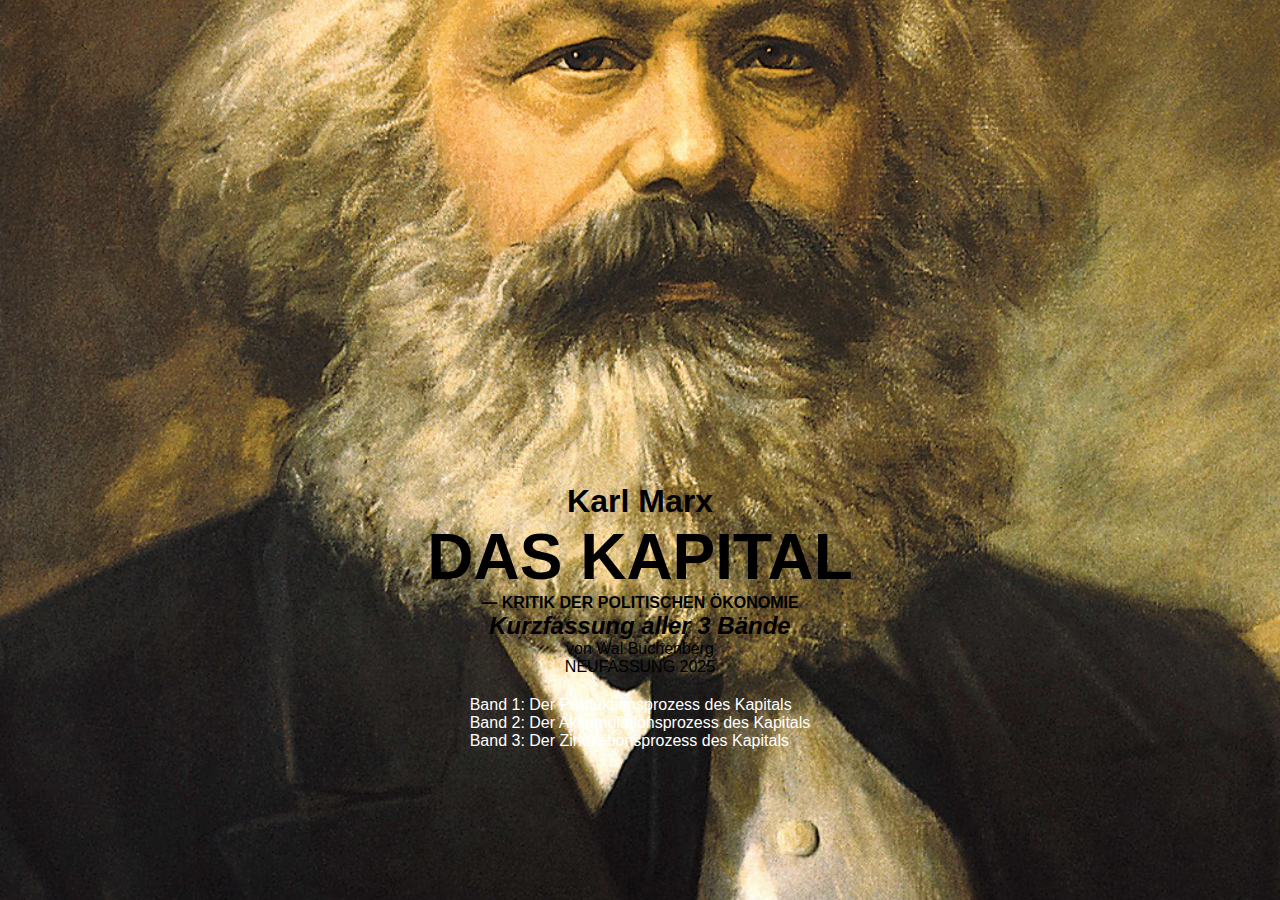
==== index.html @ 5d050aac "update index.html" ====
<!doctype html>
<html lang="de">
<head>
  <meta charset="utf-8">
  <title>Eingang</title>
  <link rel="manifest" href="manifest.json">
  <link rel="stylesheet" href="css/style.css">
  <link rel="icon" href="favicon.ico" type="image/x-icon" />
  <link rel="apple-touch-icon" href="images/hello-icon-152.png">
  <meta name="viewport" content="width=device-width, initial-scale=1.0">
  <meta name="theme-color" content="white"/>
  <meta name="apple-mobile-web-app-capable" content="yes">
  <meta name="apple-mobile-web-app-status-bar-style" content="black">
  <meta name="apple-mobile-web-app-title" content="Eingang">
  <meta name="msapplication-TileImage" content="images/hello-icon-144.png">
  <meta name="msapplication-TileColor" content="#FFFFFF">
</head>
<body class="fullscreen" id="welcome">
  <main>
    <div class="titel">
      <div>Karl Marx</div>
      <div>Das Kapital</div>
      <div>— Kritik der politischen Ökonomie</div>
      <div>Kurzfassung aller 3 Bände</div>
      <div>von Wal Buchenberg</div>
      <div>Neufassung 2025</div>
    </div>
    <div class="links">
      <a href="band1.html">Band 1: Der Produktionsprozess des Kapitals</a>
      <a href="band2.html">Band 2: Der Akkumulationsprozess des Kapitals</a>
      <a href="band3.html">Band 3: Der Zirkulationsprozess des Kapitals</a>
    </div>
  </main>
  <script src="js/main.js"></script>
</body>
</html>
---- css/style.css ----
html {
  background: no-repeat url('../images/bg1.jpg') center center;
  background-size: cover;
}
body {
  font-family: sans-serif;

  display: flex;
  align-items: flex-end;
  justify-content: center;
  text-align: center;
  height: 100vh; width: 100vw;
  margin: 0;
  padding: 0;
  
  color: #000;
}

a {
  color: #FFF;
  text-decoration: none;
}

img {
  width: 300px;
}
main {
  display: flex;
  flex-direction: column;
  gap: 20px;
  margin-bottom: 150px;
}
main > * {
  margin: auto;
}

#welcome .links a {
  display: block;
}

.titel {
  
}
.titel > div:nth-child(1){ font-size: 2.0em; font-weight: bold; }
.titel > div:nth-child(2){ font-size: 4.0em; font-weight: bold; text-transform: uppercase; }
.titel > div:nth-child(3){ font-size: 1.0em; font-weight: bold; text-transform: uppercase; }
.titel > div:nth-child(4){ font-size: 1.5em; font-weight: bold; font-style: italic; }
.titel > div:nth-child(5){ font-size: 1.0em; }
.titel > div:nth-child(6){ font-size: 1.0em; text-transform: uppercase; }

.links { text-align: left; }
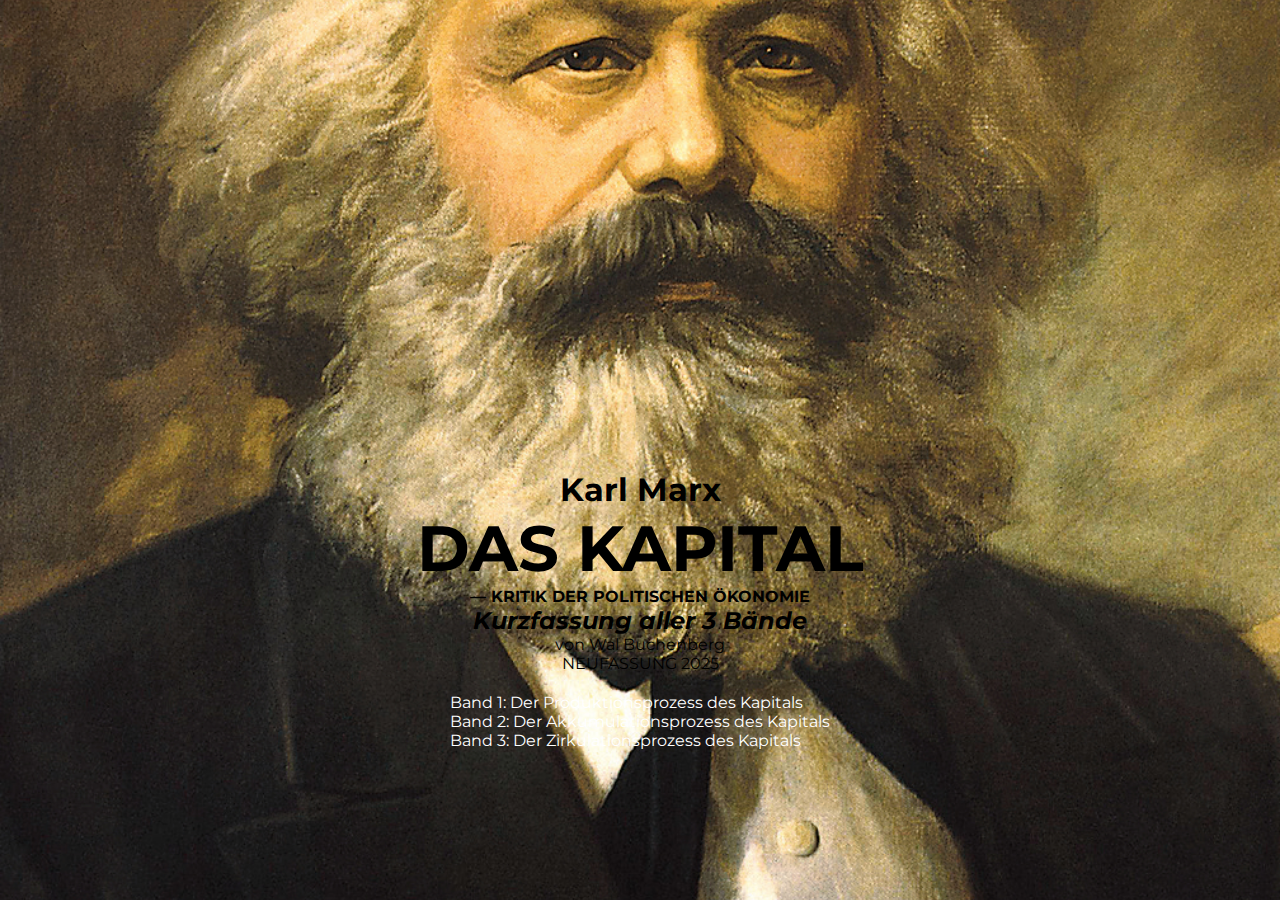
==== commit 68f615ea: "update" ====
--- a/index.html
+++ b/index.html
@@ -4,6 +4,9 @@
   <meta charset="utf-8">
   <title>Eingang</title>
   <link rel="manifest" href="manifest.json">
+  <style>
+    @import url('https://fonts.googleapis.com/css2?family=Montserrat:ital,wght@0,100..900;1,100..900&display=swap');
+  </style>
   <link rel="stylesheet" href="css/style.css">
   <link rel="icon" href="favicon.ico" type="image/x-icon" />
   <link rel="apple-touch-icon" href="images/hello-icon-152.png">
--- a/css/style.css
+++ b/css/style.css
@@ -3,7 +3,7 @@
   background-size: cover;
 }
 body {
-  font-family: sans-serif;
+  font-family: "Montserrat";
 
   display: flex;
   align-items: flex-end;
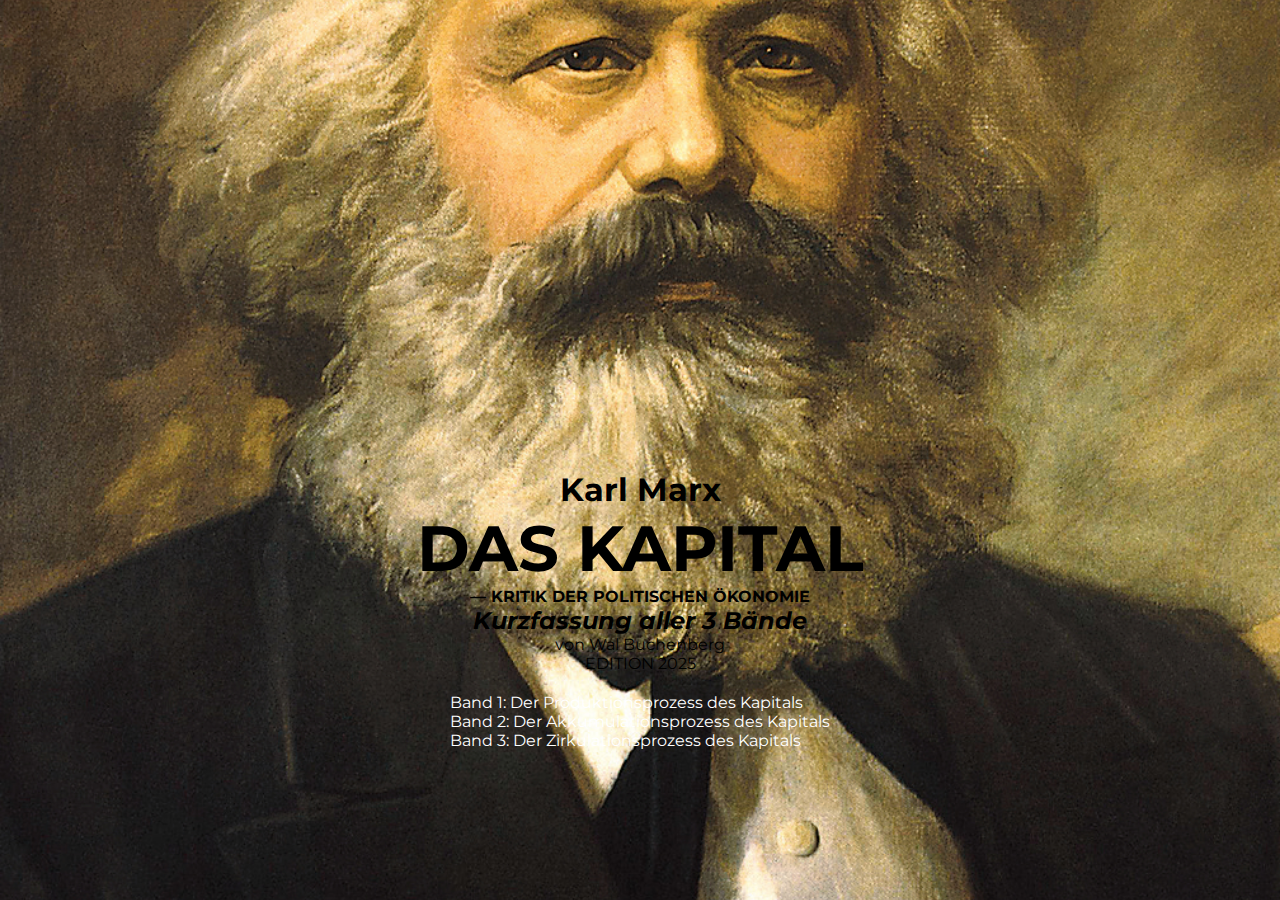
==== commit 445f1bf1: "update index.html" ====
--- a/index.html
+++ b/index.html
@@ -26,7 +26,7 @@
       <div>— Kritik der politischen Ökonomie</div>
       <div>Kurzfassung aller 3 Bände</div>
       <div>von Wal Buchenberg</div>
-      <div>Neufassung 2025</div>
+      <div>Edition 2025</div>
     </div>
     <div class="links">
       <a href="band1.html">Band 1: Der Produktionsprozess des Kapitals</a>
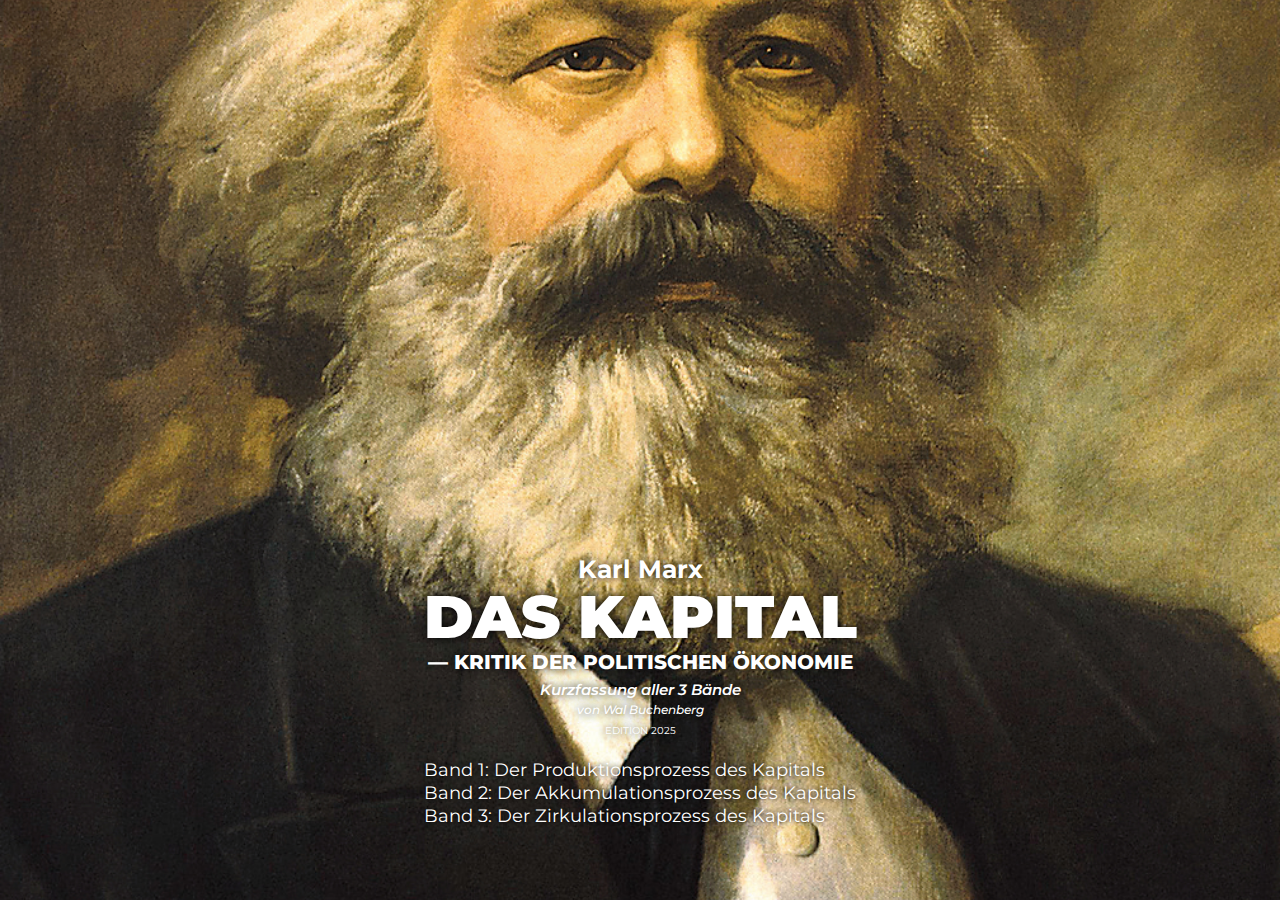
==== commit 64670ce2: "update" ====
--- a/index.html
+++ b/index.html
@@ -7,7 +7,67 @@
   <style>
     @import url('https://fonts.googleapis.com/css2?family=Montserrat:ital,wght@0,100..900;1,100..900&display=swap');
   </style>
-  <link rel="stylesheet" href="css/style.css">
+  <style>
+    * {
+  font-size: var(--fontsize);
+  line-height: var(--fontsize);
+}
+html {
+  background: no-repeat url('../images/bg1.jpg') center center;
+  background-size: cover;
+  
+  --fontsize: 1em;
+}
+body {
+  font-family: "Montserrat";
+
+  display: flex;
+  align-items: flex-end;
+  justify-content: center;
+  text-align: center;
+  width: 100vw;
+  margin: 0;
+  padding: 0;
+  
+  color: #000;
+}
+html, body { height: 100%; }
+
+a {
+  color: #FFF;
+  text-decoration: none;
+}
+
+
+main {
+  display: flex;
+  flex-direction: column;
+  gap: 20px;
+  margin-bottom: 70px;
+}
+main > * {
+  margin: auto;
+}
+
+.titel { 
+  color: white; 
+  text-shadow: 0 0 10px black; 
+  display: flex;
+  flex-direction: column;
+  gap: 5px;
+}
+.titel > div:nth-child(1){ --fontsize: 25px; font-weight: 700; }
+.titel > div:nth-child(2){ --fontsize: 60px; font-weight: 900; margin-top: 0px; text-transform: uppercase; }
+.titel > div:nth-child(3){ --fontsize: 20px; font-weight: 800; margin-top: 0px; text-transform: uppercase; }
+.titel > div:nth-child(4){ --fontsize: 15px; font-weight: 600; margin-top: 5px; font-style: italic; }
+.titel > div:nth-child(5){ --fontsize: 12px; font-weight: 500; margin-top: 2px; font-style: italic; }
+.titel > div:nth-child(6){ --fontsize: 10px; font-weight: 400; margin-top: 5px; text-transform: uppercase; }
+
+.links { text-align: left; text-shadow: 0 0 5px black; }
+.links a { display: block; --fontsize: 18px; margin: 5px 0; }
+
+  </style>
+  <!--<link rel="stylesheet" href="css/style.css">-->
   <link rel="icon" href="favicon.ico" type="image/x-icon" />
   <link rel="apple-touch-icon" href="images/hello-icon-152.png">
   <meta name="viewport" content="width=device-width, initial-scale=1.0">
@@ -34,6 +94,7 @@
       <a href="band3.html">Band 3: Der Zirkulationsprozess des Kapitals</a>
     </div>
   </main>
+  <script src="js/drawdown.js"></script>
   <script src="js/main.js"></script>
 </body>
 </html>
--- a/css/style.css
+++ b/css/style.css
@@ -1,51 +1,9 @@
-html {
-  background: no-repeat url('../images/bg1.jpg') center center;
-  background-size: cover;
-}
-body {
+* {
   font-family: "Montserrat";
-
-  display: flex;
-  align-items: flex-end;
-  justify-content: center;
-  text-align: center;
-  height: 100vh; width: 100vw;
-  margin: 0;
-  padding: 0;
-  
-  color: #000;
+  font-size: var(--fontsize);
+  line-height: var(--fontsize);
 }
 
-a {
-  color: #FFF;
-  text-decoration: none;
-}
-
-img {
-  width: 300px;
-}
-main {
-  display: flex;
-  flex-direction: column;
-  gap: 20px;
-  margin-bottom: 150px;
-}
-main > * {
-  margin: auto;
-}
-
-#welcome .links a {
-  display: block;
-}
-
-.titel {
-  
-}
-.titel > div:nth-child(1){ font-size: 2.0em; font-weight: bold; }
-.titel > div:nth-child(2){ font-size: 4.0em; font-weight: bold; text-transform: uppercase; }
-.titel > div:nth-child(3){ font-size: 1.0em; font-weight: bold; text-transform: uppercase; }
-.titel > div:nth-child(4){ font-size: 1.5em; font-weight: bold; font-style: italic; }
-.titel > div:nth-child(5){ font-size: 1.0em; }
-.titel > div:nth-child(6){ font-size: 1.0em; text-transform: uppercase; }
-
-.links { text-align: left; }+body {
+  --fontsize: 1em;
+}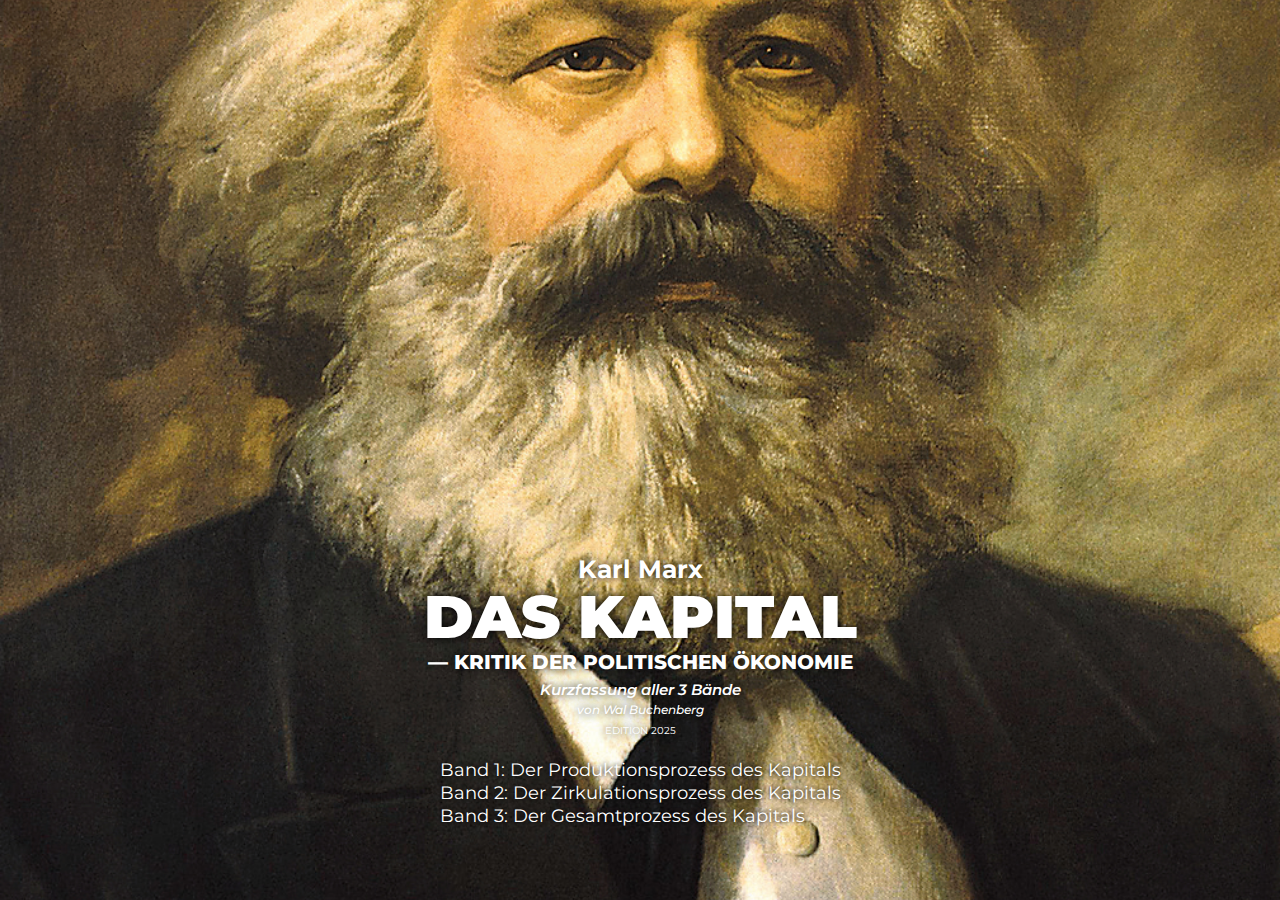
==== commit 1ed4e440: "update" ====
--- a/index.html
+++ b/index.html
@@ -13,7 +13,7 @@
   line-height: var(--fontsize);
 }
 html {
-  background: no-repeat url('../images/bg1.jpg') center center;
+  background: no-repeat url('images/bg1.jpg') center center;
   background-size: cover;
   
   --fontsize: 1em;
@@ -90,8 +90,8 @@
     </div>
     <div class="links">
       <a href="band1.html">Band 1: Der Produktionsprozess des Kapitals</a>
-      <a href="band2.html">Band 2: Der Akkumulationsprozess des Kapitals</a>
-      <a href="band3.html">Band 3: Der Zirkulationsprozess des Kapitals</a>
+      <a href="band2.html">Band 2: Der Zirkulationsprozess des Kapitals</a>
+      <a href="band3.html">Band 3: Der Gesamtprozess des Kapitals</a>
     </div>
   </main>
   <script src="js/drawdown.js"></script>
--- a/css/style.css
+++ b/css/style.css
@@ -1,9 +1,122 @@
 * {
   font-family: "Montserrat";
-  font-size: var(--fontsize);
-  line-height: var(--fontsize);
+  margin: 0; padding: 0;
+  box-sizing: border-box;
+}
+html {
+  --brightness: 1.00;
+  --fontsize: 15px;
+  --lineheight: 1.25em;
+}
+body {
+  font-size: 1em;
+  line-height: 1.25em;
+}
+
+html[data-stylemode="dark"]{
+  
+}
+html[data-stylemode="light"]{
+  --background-color: #FCF4E1;
+  --text-color: #191512;
+  --wb-color: #3b0101;
+  --wbmrx-color: #3b0101;
+}
+html[data-stylemode="oled"]{
+  --background-color: black;
+  --text-color: white;
+  --wb-color: #faacac;
+  --wbmrx-color: #faacac;
+}
+html[data-stylemode="white"]{
+  
 }
 
 body {
-  --fontsize: 1em;
+  background-color: var(--background-color);
+  color: var(--text-color);
+}
+.wb    { color: var(--wb-color);    font-family: "Roboto Slab"; }
+.wbmrx { color: var(--wbmrx-color); font-family: "Roboto Slab"; }
+
+blockquote, p { hyphens: auto; text-align: justify; }
+cite { display: inline-block; font-size: 0.75em; opacity: 0.5; z-index: 3; }
+
+h1, h2, h3, h4, h5, h6,
+blockquote, p {
+  margin-top: 5px;
+}
+
+
+main {
+  opacity: var(--brightness);
+  font-size: var(--fontsize);
+  line-height: var(--lineheight);
+  padding: 10px;
+}
+
+h1 { font-size: 2.00em; line-height: 1.25em; }
+h2 { font-size: 1.80em; line-height: 1.25em; }
+h3 { font-size: 1.60em; line-height: 1.25em; }
+h4 { font-size: 1.40em; line-height: 1.25em; }
+h5 { font-size: 1.20em; line-height: 1.25em; }
+h6 { font-size: 1.00em; line-height: 1.25em; }
+
+header {
+  background: #000;
+  color: white;
+  font-size: 20px;
+  padding: 10px;
+  position: sticky; top: 0;
+  display: flex;
+  justify-content: space-between;
+  z-index: 10;
+}
+header a       { text-decoration: none; color: white; }
+header a:hover { text-decoration: underline; }
+
+#toc {
+  background: #000;
+  font-size: 0.85em;
+  overflow-y: auto;
+  padding: 10px;
+  
+  position: absolute;
+  width: 100%; height: 100vh;
+  left: 0;
+  
+  display: flex;
+  flex-direction: column;
+  gap: 5px;
+}
+#toc li    { list-style-position: inside; padding: 5px 0; }
+#toc li.H1 { list-style-type: none; padding-left:  0px; }
+#toc li.H2 { list-style-type: none; padding-left:  0px; border-top: 2px solid white; font-weight: bold; background: white; }
+#toc li.H3 { list-style-type: none; padding-left:  5px; border-top: 2px solid white; font-weight: bold; }
+#toc li.H4 { list-style-type: '˪'; padding-left: 10px; border-top: 1px dashed white; margin-left: 10px; }
+#toc li.H5 { list-style-type: '˪'; padding-left: 15px; border-top: 1px dashed white; }
+#toc li.H6 { list-style-type: '˪'; padding-left: 20px; border-top: 1px dashed white; }
+
+#toc li.H2 a { color: black; } 
+
+header .right {
+  display: flex;
+  gap: 10px;
+}
+header .right > div {
+  
+}
+header .right > div .subtab {
+  
+}
+
+header .subtab {
+  background: black;
+  position: absolute;
+  left: 0; width: 100%;
+}
+
+
+.hidden {
+  display: none!important;
 }